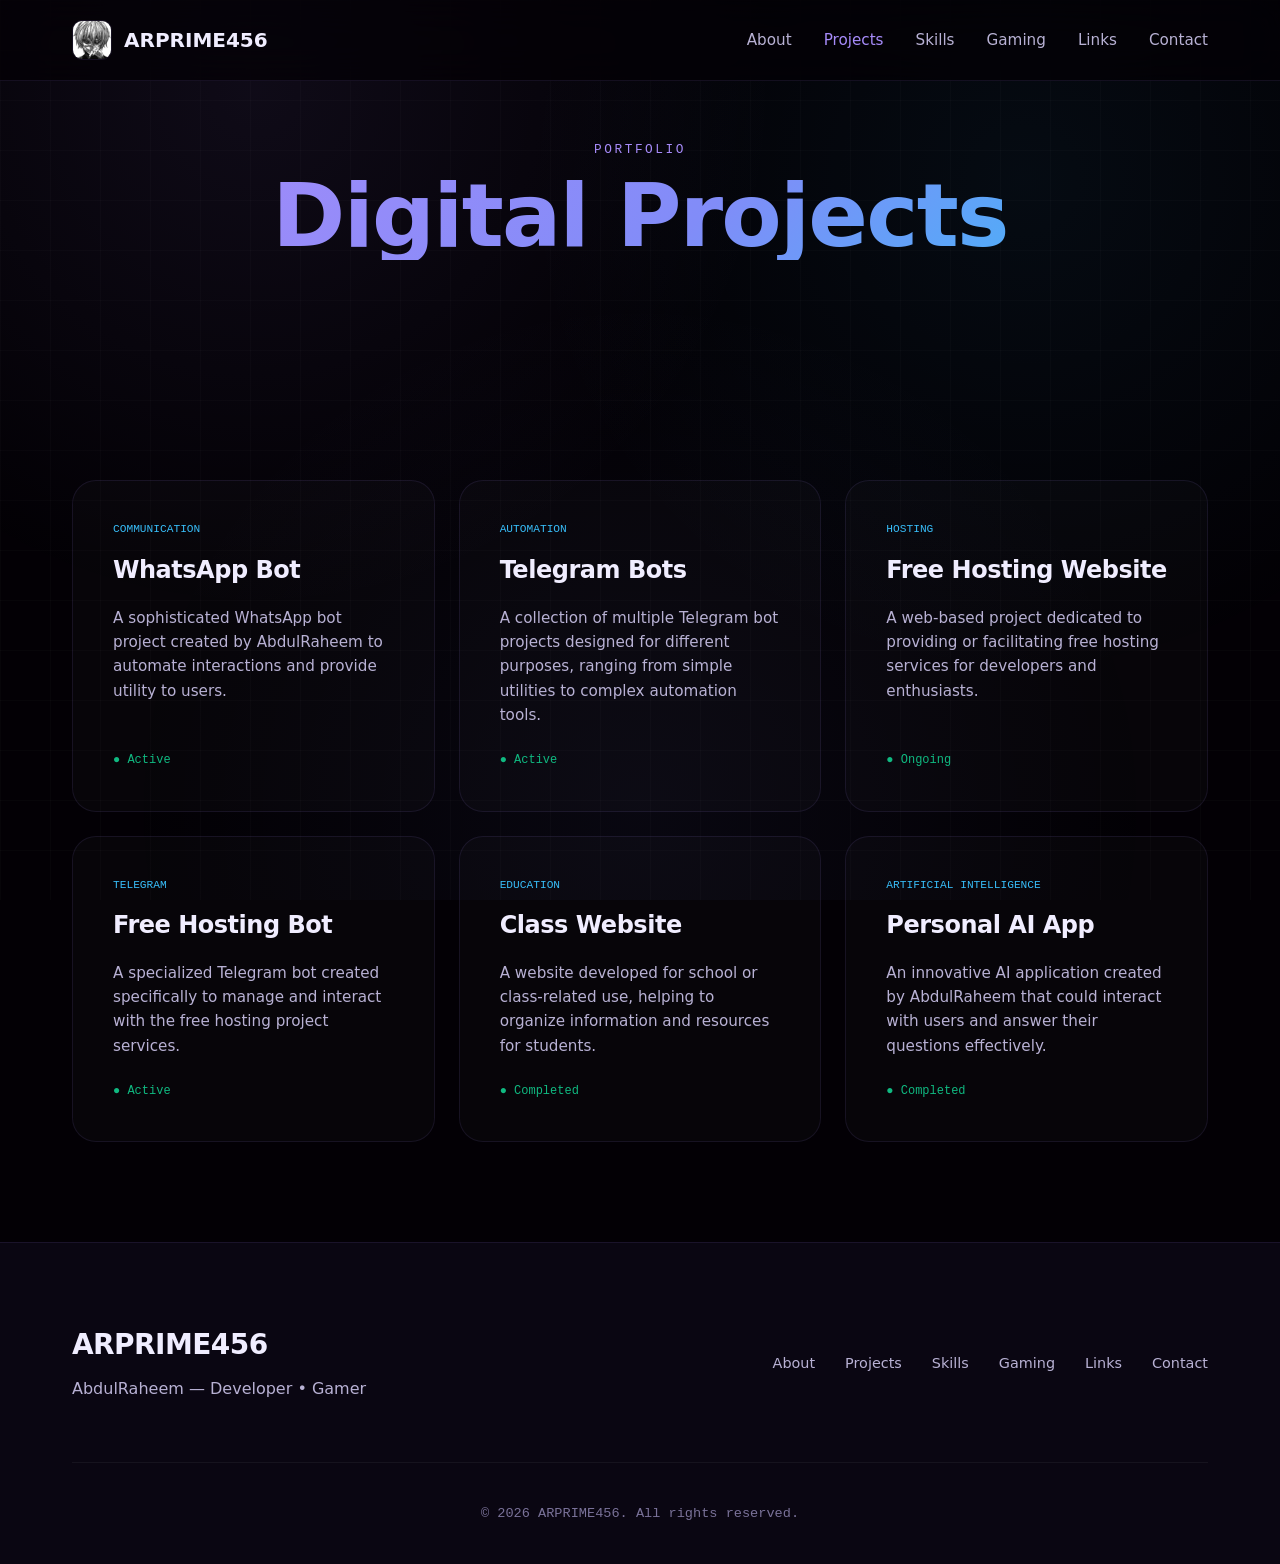
==== projects/index.html @ b8a43518 "Major upgrade: Premium personal brand website for ARPRIME456" ====
<!DOCTYPE html>
<html lang="en">
<head>
    <meta charset="UTF-8">
    <meta name="viewport" content="width=device-width, initial-scale=1.0">
    <title>Projects | ARPRIME456 — Portfolio</title>
    <meta name="description" content="Explore the digital projects created by AbdulRaheem (ARPRIME456), including bots, websites, and AI apps.">
    <link rel="canonical" href="https://ar-prime-info.vercel.app/projects">
    <link rel="icon" type="image/svg+xml" href="/favicon.svg">
    <link rel="stylesheet" href="/assets/style.css">
</head>
<body>
    <nav class="site-nav">
        <div class="wrap">
            <a href="/" class="brand">
                <img src="/assets/profile.jpg" alt="ARPRIME456 Logo">
                <span>ARPRIME456</span>
            </a>
            <ul class="nav-links">
                <li><a href="/about">About</a></li>
                <li><a href="/projects" class="active">Projects</a></li>
                <li><a href="/skills">Skills</a></li>
                <li><a href="/gaming">Gaming</a></li>
                <li><a href="/links">Links</a></li>
                <li><a href="/contact">Contact</a></li>
            </ul>
        </div>
    </nav>

    <main>
        <header class="hero" style="padding: 140px 0 60px;">
            <div class="wrap">
                <div class="section-head">
                    <p class="section-tag">Portfolio</p>
                    <h1>Digital Projects</h1>
                </div>
            </div>
        </header>

        <section>
            <div class="wrap">
                <div class="projects-grid">
                    <div class="card project-card">
                        <span class="project-tag">Communication</span>
                        <h3>WhatsApp Bot</h3>
                        <p>A sophisticated WhatsApp bot project created by AbdulRaheem to automate interactions and provide utility to users.</p>
                        <span class="project-status">● Active</span>
                    </div>
                    <div class="card project-card">
                        <span class="project-tag">Automation</span>
                        <h3>Telegram Bots</h3>
                        <p>A collection of multiple Telegram bot projects designed for different purposes, ranging from simple utilities to complex automation tools.</p>
                        <span class="project-status">● Active</span>
                    </div>
                    <div class="card project-card">
                        <span class="project-tag">Hosting</span>
                        <h3>Free Hosting Website</h3>
                        <p>A web-based project dedicated to providing or facilitating free hosting services for developers and enthusiasts.</p>
                        <span class="project-status">● Ongoing</span>
                    </div>
                    <div class="card project-card">
                        <span class="project-tag">Telegram</span>
                        <h3>Free Hosting Bot</h3>
                        <p>A specialized Telegram bot created specifically to manage and interact with the free hosting project services.</p>
                        <span class="project-status">● Active</span>
                    </div>
                    <div class="card project-card">
                        <span class="project-tag">Education</span>
                        <h3>Class Website</h3>
                        <p>A website developed for school or class-related use, helping to organize information and resources for students.</p>
                        <span class="project-status">● Completed</span>
                    </div>
                    <div class="card project-card">
                        <span class="project-tag">Artificial Intelligence</span>
                        <h3>Personal AI App</h3>
                        <p>An innovative AI application created by AbdulRaheem that could interact with users and answer their questions effectively.</p>
                        <span class="project-status">● Completed</span>
                    </div>
                </div>
            </div>
        </section>
    </main>

    <footer>
        <div class="wrap">
            <div class="footer-content">
                <div class="footer-brand">
                    <h3>ARPRIME456</h3>
                    <p>AbdulRaheem — Developer • Gamer</p>
                </div>
                <nav class="footer-nav">
                    <ul>
                        <li><a href="/about">About</a></li>
                        <li><a href="/projects">Projects</a></li>
                        <li><a href="/skills">Skills</a></li>
                        <li><a href="/gaming">Gaming</a></li>
                        <li><a href="/links">Links</a></li>
                        <li><a href="/contact">Contact</a></li>
                    </ul>
                </nav>
            </div>
            <div class="footer-bottom">
                <p>&copy; 2026 ARPRIME456. All rights reserved.</p>
            </div>
        </div>
    </footer>
</body>
</html>
---- assets/style.css ----
/* ARPRIME456 — Premium Stylesheet */

:root {
  --bg: #030005;
  --bg-elevated: #0a0612;
  --panel: rgba(255, 255, 255, 0.02);
  --panel-hover: rgba(255, 255, 255, 0.05);
  --panel-border: rgba(167, 139, 250, 0.1);
  --panel-border-hover: rgba(167, 139, 250, 0.3);
  --text: #f0edff;
  --text-dim: #b8b1d4;
  --text-faint: #7a7299;
  --violet: #a78bfa;
  --indigo: #818cf8;
  --sky: #38bdf8;
  --emerald: #10b981;
  --rose: #f43f5e;
  --grad-primary: linear-gradient(135deg, var(--violet), var(--indigo) 55%, var(--sky));
  --grad-dark: linear-gradient(180deg, rgba(167, 139, 250, 0.05), rgba(56, 189, 248, 0.02));
  --radius: 24px;
  --radius-sm: 16px;
  --maxw: 1200px;
  --font-display: "Space Grotesk", "Segoe UI", system-ui, sans-serif;
  --font-body: "Inter", "Segoe UI", system-ui, sans-serif;
  --font-mono: "JetBrains Mono", ui-monospace, "SFMono-Regular", Menlo, monospace;
  --glow: 0 0 20px rgba(167, 139, 250, 0.2);
}

* { box-sizing: border-box; margin: 0; padding: 0; }
html { scroll-behavior: smooth; }

body {
  background: var(--bg);
  color: var(--text);
  font-family: var(--font-body);
  line-height: 1.6;
  -webkit-font-smoothing: antialiased;
  overflow-x: hidden;
}

/* Premium Background */
body::before {
  content: "";
  position: fixed;
  inset: 0;
  z-index: -1;
  background: 
    radial-gradient(circle at 20% 10%, rgba(167, 139, 250, 0.08) 0%, transparent 40%),
    radial-gradient(circle at 80% 20%, rgba(56, 189, 248, 0.06) 0%, transparent 40%),
    radial-gradient(circle at 50% 90%, rgba(129, 140, 248, 0.05) 0%, transparent 50%);
}

/* Grid overlay */
body::after {
  content: "";
  position: fixed;
  inset: 0;
  z-index: -2;
  background-image: linear-gradient(rgba(255, 255, 255, 0.02) 1px, transparent 1px),
                    linear-gradient(90deg, rgba(255, 255, 255, 0.02) 1px, transparent 1px);
  background-size: 50px 50px;
  pointer-events: none;
}

a { color: inherit; text-decoration: none; transition: 0.2s ease; }
img { max-width: 100%; display: block; }
ul { list-style: none; }

.wrap {
  max-width: var(--maxw);
  margin: 0 auto;
  padding: 0 32px;
}

/* Typography */
h1, h2, h3, h4 { font-family: var(--font-display); font-weight: 700; letter-spacing: -0.02em; }

/* Navigation */
.site-nav {
  position: fixed;
  top: 0;
  width: 100%;
  z-index: 100;
  backdrop-filter: blur(20px);
  background: rgba(3, 0, 5, 0.7);
  border-bottom: 1px solid var(--panel-border);
}

.site-nav .wrap {
  display: flex;
  align-items: center;
  justify-content: space-between;
  height: 80px;
}

.brand {
  display: flex;
  align-items: center;
  gap: 12px;
  font-size: 1.25rem;
  font-weight: 700;
}

.brand img {
  width: 40px;
  height: 40px;
  border-radius: 10px;
  border: 1px solid var(--panel-border);
}

.nav-links {
  display: flex;
  gap: 32px;
}

.nav-links a {
  font-size: 0.95rem;
  color: var(--text-dim);
  font-weight: 500;
}

.nav-links a:hover, .nav-links a.active {
  color: var(--violet);
}

@media (max-width: 768px) {
  .nav-links { display: none; }
}

/* Hero Section */
.hero {
  padding: 180px 0 100px;
  text-align: center;
}

.hero-avatar-wrap {
  position: relative;
  width: 160px;
  height: 160px;
  margin: 0 auto 40px;
}

.hero-avatar {
  width: 100%;
  height: 100%;
  border-radius: 40px;
  object-fit: cover;
  border: 1px solid var(--panel-border);
  box-shadow: 0 20px 50px rgba(0, 0, 0, 0.5);
  position: relative;
  z-index: 2;
}

.hero-avatar-wrap::before {
  content: "";
  position: absolute;
  inset: -10px;
  background: var(--grad-primary);
  border-radius: 45px;
  filter: blur(20px);
  opacity: 0.3;
  z-index: 1;
}

.badge-row {
  display: flex;
  justify-content: center;
  gap: 12px;
  margin-bottom: 24px;
}

.badge {
  font-family: var(--font-mono);
  font-size: 0.75rem;
  padding: 6px 16px;
  border-radius: 999px;
  background: rgba(255, 255, 255, 0.05);
  border: 1px solid var(--panel-border);
  color: var(--text-dim);
  display: flex;
  align-items: center;
  gap: 6px;
}

.badge.dev { color: var(--sky); border-color: rgba(56, 189, 248, 0.2); }
.badge.gamer { color: var(--rose); border-color: rgba(244, 63, 94, 0.2); }

.hero h1 {
  font-size: clamp(3rem, 10vw, 5.5rem);
  line-height: 1;
  margin-bottom: 16px;
  background: var(--grad-primary);
  -webkit-background-clip: text;
  background-clip: text;
  color: transparent;
}

.hero .subtitle {
  font-size: clamp(1.2rem, 3vw, 1.75rem);
  color: var(--text);
  margin-bottom: 12px;
}

.hero .dev-alias {
  font-family: var(--font-mono);
  color: var(--text-faint);
  font-size: 1.1rem;
  margin-bottom: 24px;
}

.hero .description {
  max-width: 600px;
  margin: 0 auto 40px;
  color: var(--text-dim);
  font-size: 1.1rem;
}

/* Buttons */
.btn-row {
  display: flex;
  justify-content: center;
  gap: 16px;
  flex-wrap: wrap;
}

.btn {
  padding: 14px 28px;
  border-radius: 14px;
  font-weight: 600;
  font-size: 0.95rem;
  display: inline-flex;
  align-items: center;
  gap: 10px;
  transition: 0.3s cubic-bezier(0.2, 0.8, 0.2, 1);
}

.btn-primary {
  background: var(--grad-primary);
  color: #030005;
  box-shadow: 0 10px 20px -5px rgba(129, 140, 248, 0.3);
}

.btn-primary:hover {
  transform: translateY(-3px);
  box-shadow: 0 15px 30px -5px rgba(129, 140, 248, 0.5);
}

.btn-secondary {
  background: rgba(255, 255, 255, 0.05);
  color: var(--text);
  border: 1px solid var(--panel-border);
}

.btn-secondary:hover {
  background: rgba(255, 255, 255, 0.08);
  border-color: var(--panel-border-hover);
  transform: translateY(-3px);
}

/* Sections */
section {
  padding: 100px 0;
}

.section-head {
  text-align: center;
  margin-bottom: 60px;
}

.section-tag {
  font-family: var(--font-mono);
  color: var(--violet);
  text-transform: uppercase;
  letter-spacing: 0.2em;
  font-size: 0.8rem;
  margin-bottom: 12px;
}

.section-head h2 {
  font-size: clamp(2rem, 5vw, 3rem);
}

/* Cards */
.card {
  background: var(--panel);
  border: 1px solid var(--panel-border);
  border-radius: var(--radius);
  padding: 40px;
  transition: 0.3s ease;
}

.card:hover {
  border-color: var(--panel-border-hover);
  background: var(--panel-hover);
  transform: translateY(-5px);
}

/* Projects Grid */
.projects-grid {
  display: grid;
  grid-template-columns: repeat(auto-fit, minmax(320px, 1fr));
  gap: 24px;
}

.project-card {
  display: flex;
  flex-direction: column;
  height: 100%;
}

.project-tag {
  font-family: var(--font-mono);
  font-size: 0.7rem;
  color: var(--sky);
  margin-bottom: 12px;
  text-transform: uppercase;
}

.project-card h3 {
  font-size: 1.5rem;
  margin-bottom: 16px;
}

.project-card p {
  color: var(--text-dim);
  font-size: 0.95rem;
  margin-bottom: 24px;
  flex-grow: 1;
}

.project-status {
  font-family: var(--font-mono);
  font-size: 0.75rem;
  display: inline-flex;
  align-items: center;
  gap: 6px;
  color: var(--emerald);
}

/* Skills Grid */
.skills-grid {
  display: grid;
  grid-template-columns: repeat(auto-fit, minmax(250px, 1fr));
  gap: 20px;
}

.skill-card {
  display: flex;
  align-items: center;
  gap: 16px;
  padding: 24px;
}

.skill-icon {
  font-size: 1.5rem;
  width: 50px;
  height: 50px;
  display: flex;
  align-items: center;
  justify-content: center;
  background: rgba(255, 255, 255, 0.05);
  border-radius: 12px;
}

/* Gaming Section */
.games-grid {
  display: grid;
  grid-template-columns: repeat(auto-fit, minmax(200px, 1fr));
  gap: 20px;
}

.game-card {
  text-align: center;
  padding: 30px;
}

.game-card.highlight {
  border-color: var(--rose);
  background: rgba(244, 63, 94, 0.03);
}

/* Links Section */
.links-grid {
  display: grid;
  grid-template-columns: repeat(auto-fit, minmax(280px, 1fr));
  gap: 20px;
}

.link-card {
  display: flex;
  align-items: center;
  gap: 20px;
  padding: 24px;
}

.link-icon {
  font-size: 1.8rem;
  width: 60px;
  height: 60px;
  display: flex;
  align-items: center;
  justify-content: center;
  background: var(--grad-primary);
  color: #030005;
  border-radius: 16px;
}

.link-info strong { display: block; font-size: 1.1rem; }
.link-info span { font-size: 0.85rem; color: var(--text-faint); font-family: var(--font-mono); }

/* Footer */
footer {
  padding: 80px 0 40px;
  border-top: 1px solid var(--panel-border);
  background: var(--bg-elevated);
}

.footer-content {
  display: flex;
  justify-content: space-between;
  align-items: center;
  flex-wrap: wrap;
  gap: 40px;
  margin-bottom: 60px;
}

.footer-brand h3 { font-size: 1.75rem; margin-bottom: 8px; }
.footer-brand p { color: var(--text-dim); }

.footer-nav ul { display: flex; gap: 30px; }
.footer-nav a { color: var(--text-dim); font-size: 0.9rem; }
.footer-nav a:hover { color: var(--text); }

.footer-bottom {
  text-align: center;
  padding-top: 40px;
  border-top: 1px solid rgba(255, 255, 255, 0.05);
  color: var(--text-faint);
  font-family: var(--font-mono);
  font-size: 0.85rem;
}

/* Responsive adjustments */
@media (max-width: 768px) {
  .wrap { padding: 0 24px; }
  .footer-content { flex-direction: column; text-align: center; }
  .footer-nav ul { justify-content: center; flex-wrap: wrap; }
  .hero { padding: 140px 0 60px; }
}

/* Utility Classes */
.text-grad { background: var(--grad-primary); -webkit-background-clip: text; background-clip: text; color: transparent; }
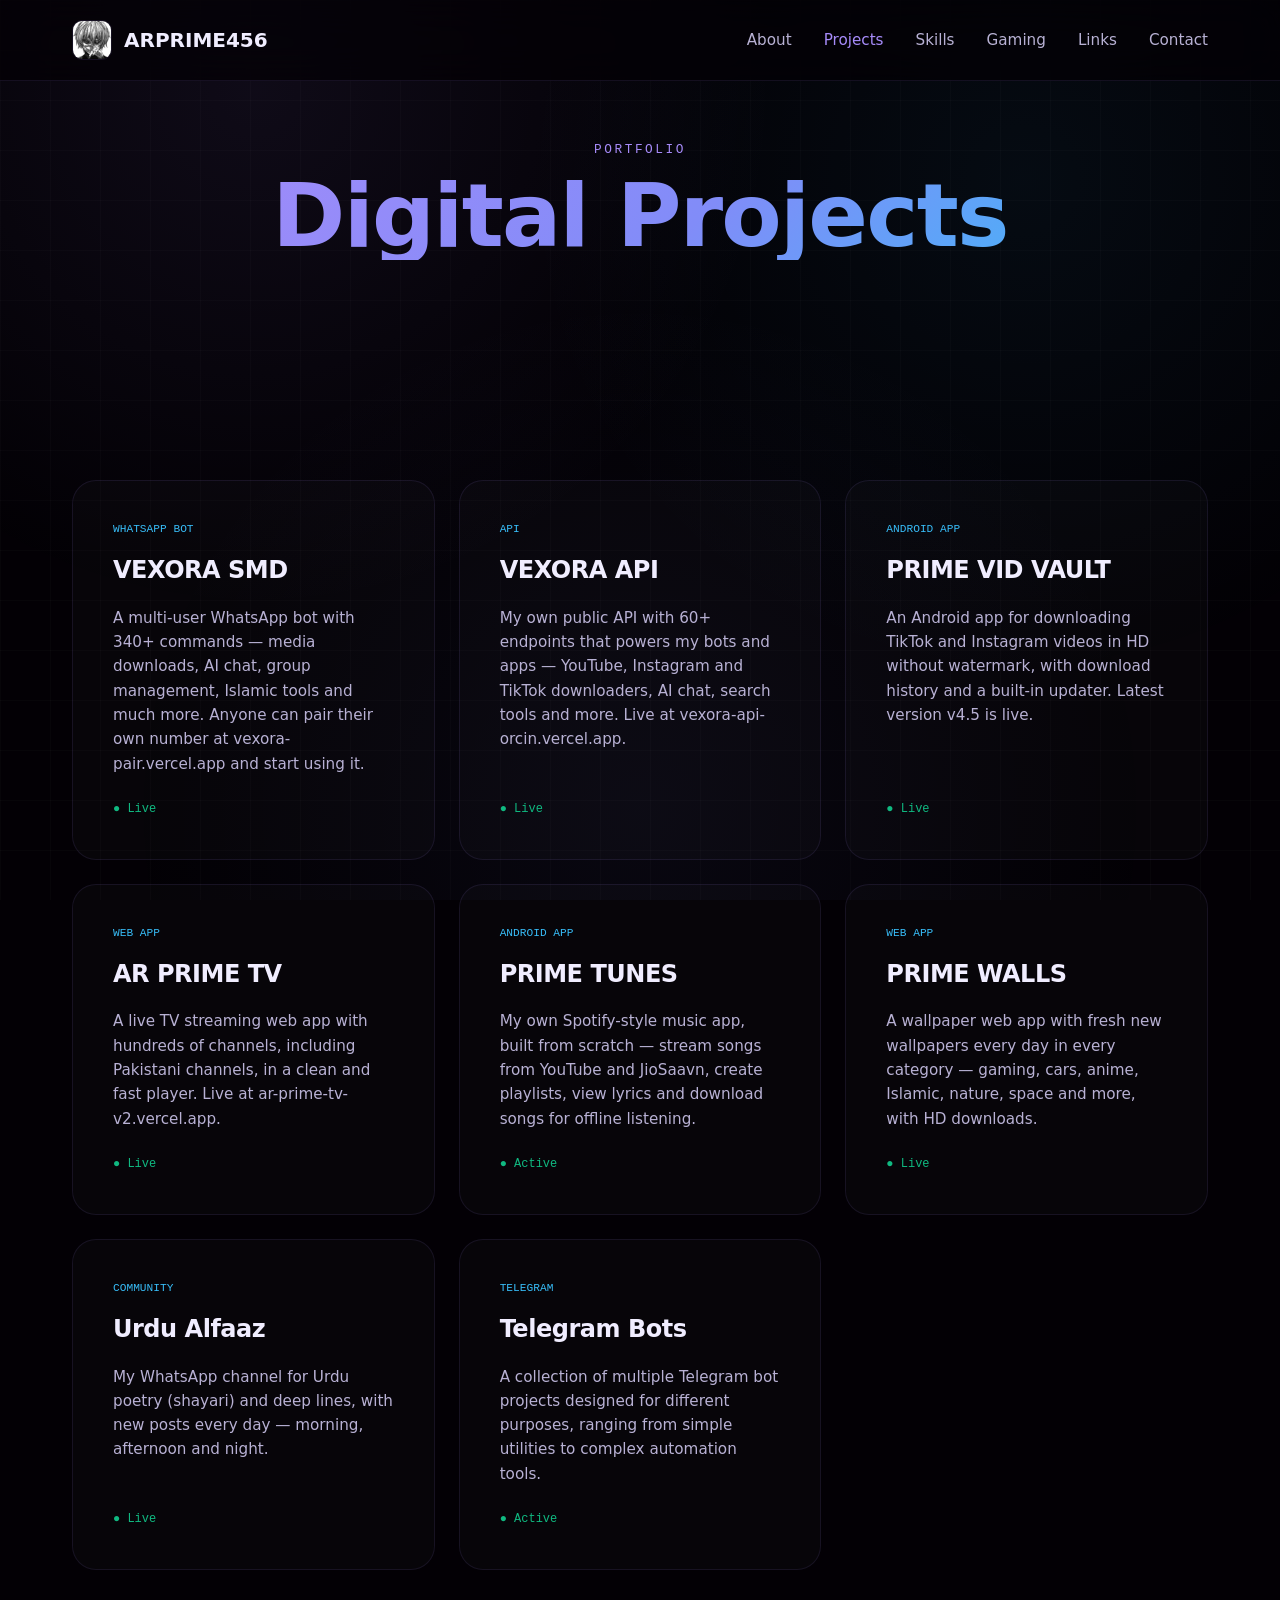
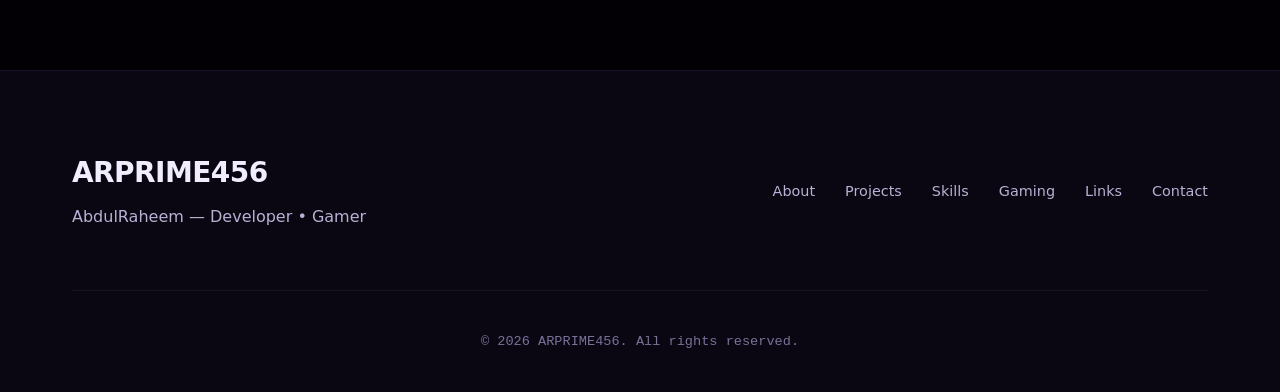
==== commit be131a09: "Update projects page with live projects" ====
--- a/projects/index.html
+++ b/projects/index.html
@@ -41,40 +41,52 @@
             <div class="wrap">
                 <div class="projects-grid">
                     <div class="card project-card">
-                        <span class="project-tag">Communication</span>
-                        <h3>WhatsApp Bot</h3>
-                        <p>A sophisticated WhatsApp bot project created by AbdulRaheem to automate interactions and provide utility to users.</p>
+                        <span class="project-tag">WhatsApp Bot</span>
+                        <h3>VEXORA SMD</h3>
+                        <p>A multi-user WhatsApp bot with 340+ commands — media downloads, AI chat, group management, Islamic tools and much more. Anyone can pair their own number at vexora-pair.vercel.app and start using it.</p>
+                        <span class="project-status">● Live</span>
+                    </div>
+                    <div class="card project-card">
+                        <span class="project-tag">API</span>
+                        <h3>VEXORA API</h3>
+                        <p>My own public API with 60+ endpoints that powers my bots and apps — YouTube, Instagram and TikTok downloaders, AI chat, search tools and more. Live at vexora-api-orcin.vercel.app.</p>
+                        <span class="project-status">● Live</span>
+                    </div>
+                    <div class="card project-card">
+                        <span class="project-tag">Android App</span>
+                        <h3>PRIME VID VAULT</h3>
+                        <p>An Android app for downloading TikTok and Instagram videos in HD without watermark, with download history and a built-in updater. Latest version v4.5 is live.</p>
+                        <span class="project-status">● Live</span>
+                    </div>
+                    <div class="card project-card">
+                        <span class="project-tag">Web App</span>
+                        <h3>AR PRIME TV</h3>
+                        <p>A live TV streaming web app with hundreds of channels, including Pakistani channels, in a clean and fast player. Live at ar-prime-tv-v2.vercel.app.</p>
+                        <span class="project-status">● Live</span>
+                    </div>
+                    <div class="card project-card">
+                        <span class="project-tag">Android App</span>
+                        <h3>PRIME TUNES</h3>
+                        <p>My own Spotify-style music app, built from scratch — stream songs from YouTube and JioSaavn, create playlists, view lyrics and download songs for offline listening.</p>
                         <span class="project-status">● Active</span>
                     </div>
                     <div class="card project-card">
-                        <span class="project-tag">Automation</span>
+                        <span class="project-tag">Web App</span>
+                        <h3>PRIME WALLS</h3>
+                        <p>A wallpaper web app with fresh new wallpapers every day in every category — gaming, cars, anime, Islamic, nature, space and more, with HD downloads.</p>
+                        <span class="project-status">● Live</span>
+                    </div>
+                    <div class="card project-card">
+                        <span class="project-tag">Community</span>
+                        <h3>Urdu Alfaaz</h3>
+                        <p>My WhatsApp channel for Urdu poetry (shayari) and deep lines, with new posts every day — morning, afternoon and night.</p>
+                        <span class="project-status">● Live</span>
+                    </div>
+                    <div class="card project-card">
+                        <span class="project-tag">Telegram</span>
                         <h3>Telegram Bots</h3>
                         <p>A collection of multiple Telegram bot projects designed for different purposes, ranging from simple utilities to complex automation tools.</p>
                         <span class="project-status">● Active</span>
-                    </div>
-                    <div class="card project-card">
-                        <span class="project-tag">Hosting</span>
-                        <h3>Free Hosting Website</h3>
-                        <p>A web-based project dedicated to providing or facilitating free hosting services for developers and enthusiasts.</p>
-                        <span class="project-status">● Ongoing</span>
-                    </div>
-                    <div class="card project-card">
-                        <span class="project-tag">Telegram</span>
-                        <h3>Free Hosting Bot</h3>
-                        <p>A specialized Telegram bot created specifically to manage and interact with the free hosting project services.</p>
-                        <span class="project-status">● Active</span>
-                    </div>
-                    <div class="card project-card">
-                        <span class="project-tag">Education</span>
-                        <h3>Class Website</h3>
-                        <p>A website developed for school or class-related use, helping to organize information and resources for students.</p>
-                        <span class="project-status">● Completed</span>
-                    </div>
-                    <div class="card project-card">
-                        <span class="project-tag">Artificial Intelligence</span>
-                        <h3>Personal AI App</h3>
-                        <p>An innovative AI application created by AbdulRaheem that could interact with users and answer their questions effectively.</p>
-                        <span class="project-status">● Completed</span>
                     </div>
                 </div>
             </div>
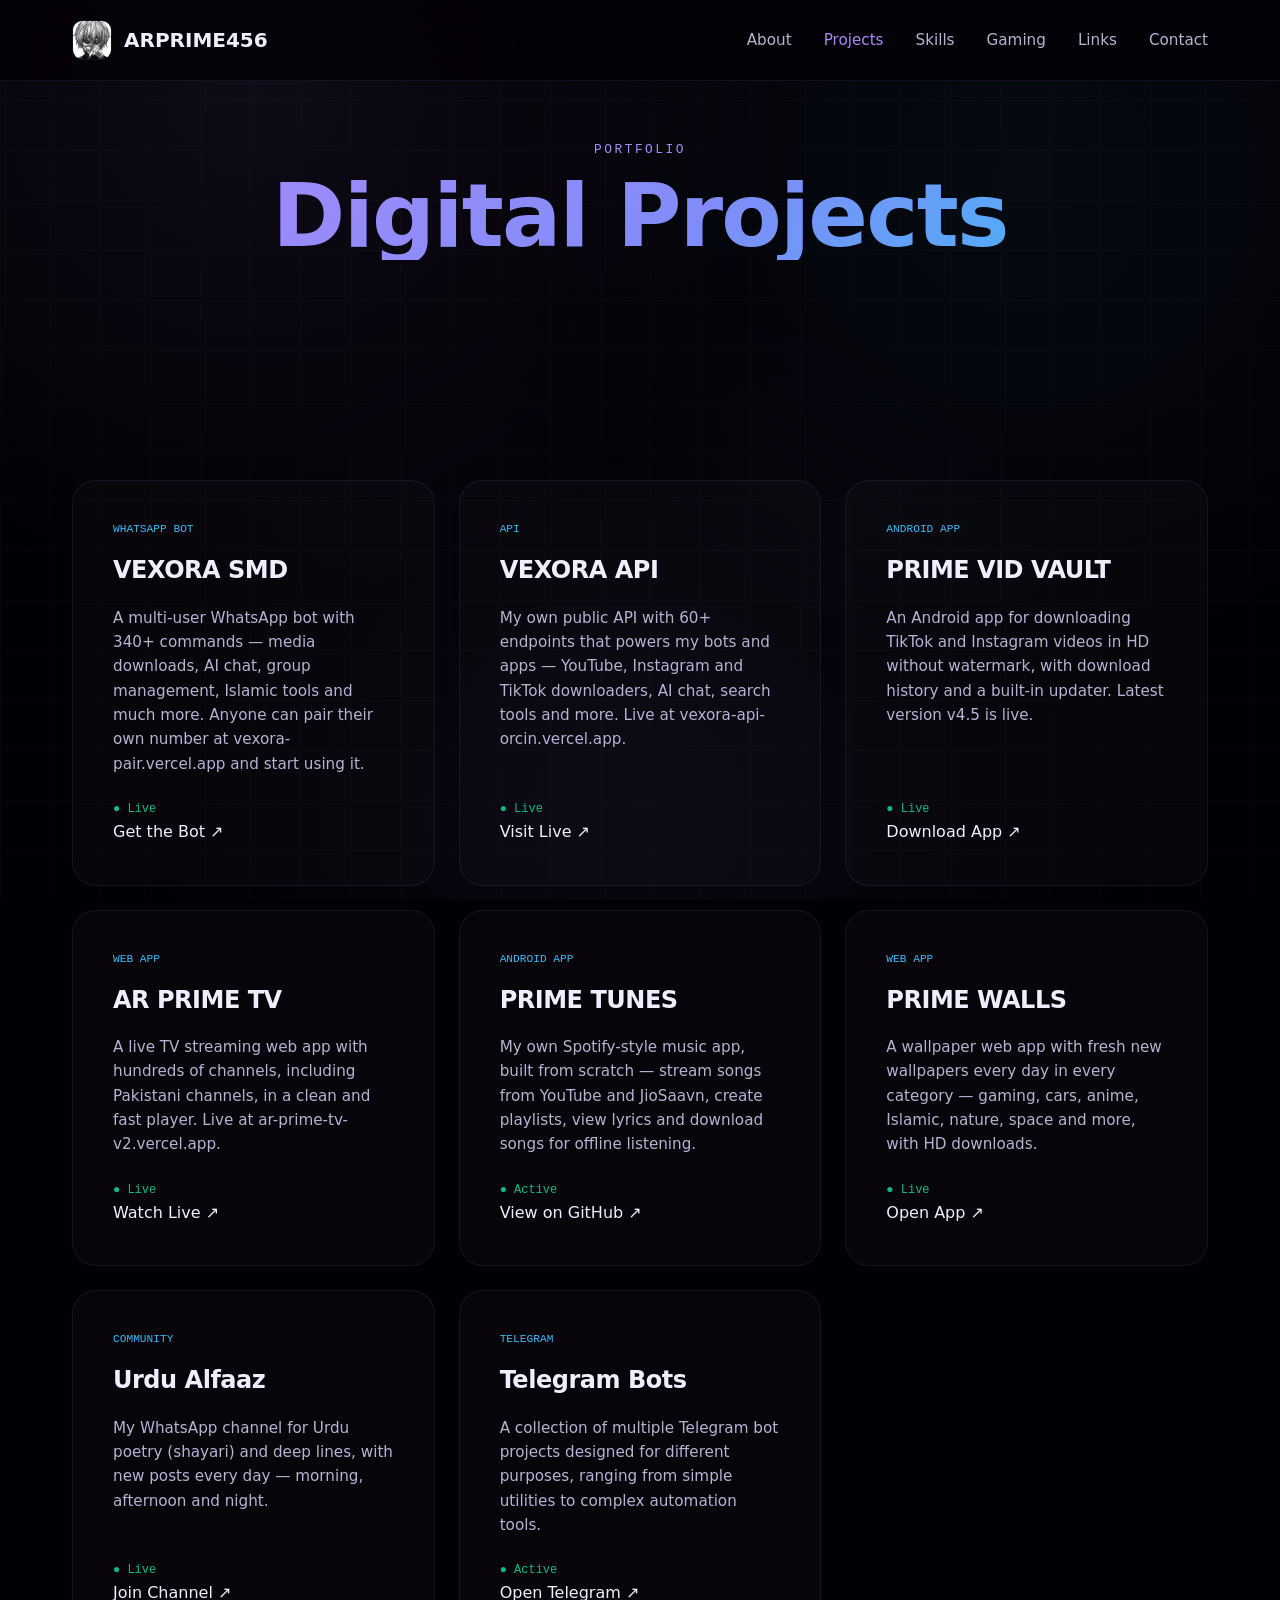
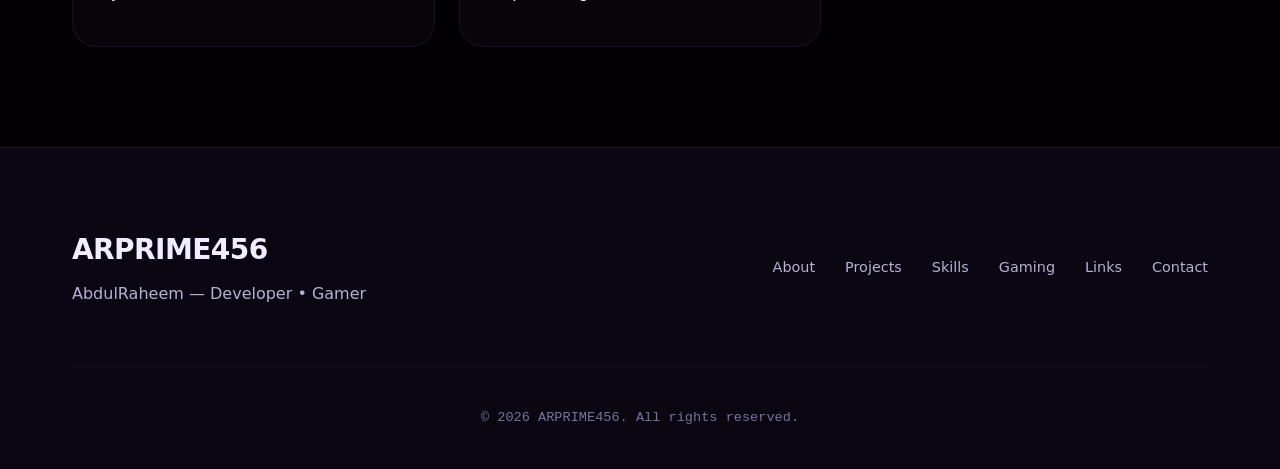
==== commit dc135a8d: "Add live links to projects" ====
--- a/projects/index.html
+++ b/projects/index.html
@@ -45,48 +45,56 @@
                         <h3>VEXORA SMD</h3>
                         <p>A multi-user WhatsApp bot with 340+ commands — media downloads, AI chat, group management, Islamic tools and much more. Anyone can pair their own number at vexora-pair.vercel.app and start using it.</p>
                         <span class="project-status">● Live</span>
+                        <a class="project-link" href="https://vexora-pair.vercel.app" target="_blank" rel="noopener">Get the Bot ↗</a>
                     </div>
                     <div class="card project-card">
                         <span class="project-tag">API</span>
                         <h3>VEXORA API</h3>
                         <p>My own public API with 60+ endpoints that powers my bots and apps — YouTube, Instagram and TikTok downloaders, AI chat, search tools and more. Live at vexora-api-orcin.vercel.app.</p>
                         <span class="project-status">● Live</span>
+                        <a class="project-link" href="https://vexora-api-orcin.vercel.app" target="_blank" rel="noopener">Visit Live ↗</a>
                     </div>
                     <div class="card project-card">
                         <span class="project-tag">Android App</span>
                         <h3>PRIME VID VAULT</h3>
                         <p>An Android app for downloading TikTok and Instagram videos in HD without watermark, with download history and a built-in updater. Latest version v4.5 is live.</p>
                         <span class="project-status">● Live</span>
+                        <a class="project-link" href="https://abdulraheemsamoo79-lgtm.github.io/prime-vid-vault/" target="_blank" rel="noopener">Download App ↗</a>
                     </div>
                     <div class="card project-card">
                         <span class="project-tag">Web App</span>
                         <h3>AR PRIME TV</h3>
                         <p>A live TV streaming web app with hundreds of channels, including Pakistani channels, in a clean and fast player. Live at ar-prime-tv-v2.vercel.app.</p>
                         <span class="project-status">● Live</span>
+                        <a class="project-link" href="https://ar-prime-tv-v2.vercel.app" target="_blank" rel="noopener">Watch Live ↗</a>
                     </div>
                     <div class="card project-card">
                         <span class="project-tag">Android App</span>
                         <h3>PRIME TUNES</h3>
                         <p>My own Spotify-style music app, built from scratch — stream songs from YouTube and JioSaavn, create playlists, view lyrics and download songs for offline listening.</p>
                         <span class="project-status">● Active</span>
+                        <a class="project-link" href="https://github.com/abdulraheemsamoo79-lgtm/prime-tunes" target="_blank" rel="noopener">View on GitHub ↗</a>
                     </div>
                     <div class="card project-card">
                         <span class="project-tag">Web App</span>
                         <h3>PRIME WALLS</h3>
                         <p>A wallpaper web app with fresh new wallpapers every day in every category — gaming, cars, anime, Islamic, nature, space and more, with HD downloads.</p>
                         <span class="project-status">● Live</span>
+                        <a class="project-link" href="https://muse.ai/s/prime-walls-ny6yq0fxb8xk1/rvlb_98Hc7rTNx90XRWHSDUAqYzPTsayH0dLG48-CyY" target="_blank" rel="noopener">Open App ↗</a>
                     </div>
                     <div class="card project-card">
                         <span class="project-tag">Community</span>
                         <h3>Urdu Alfaaz</h3>
                         <p>My WhatsApp channel for Urdu poetry (shayari) and deep lines, with new posts every day — morning, afternoon and night.</p>
                         <span class="project-status">● Live</span>
+                        <a class="project-link" href="https://whatsapp.com/channel/0029Vb8qeEJ5Ui2WO6ObWG1l" target="_blank" rel="noopener">Join Channel ↗</a>
                     </div>
                     <div class="card project-card">
                         <span class="project-tag">Telegram</span>
                         <h3>Telegram Bots</h3>
                         <p>A collection of multiple Telegram bot projects designed for different purposes, ranging from simple utilities to complex automation tools.</p>
                         <span class="project-status">● Active</span>
+                        <a class="project-link" href="https://t.me/arXprimeLegend" target="_blank" rel="noopener">Open Telegram ↗</a>
                     </div>
                 </div>
             </div>
